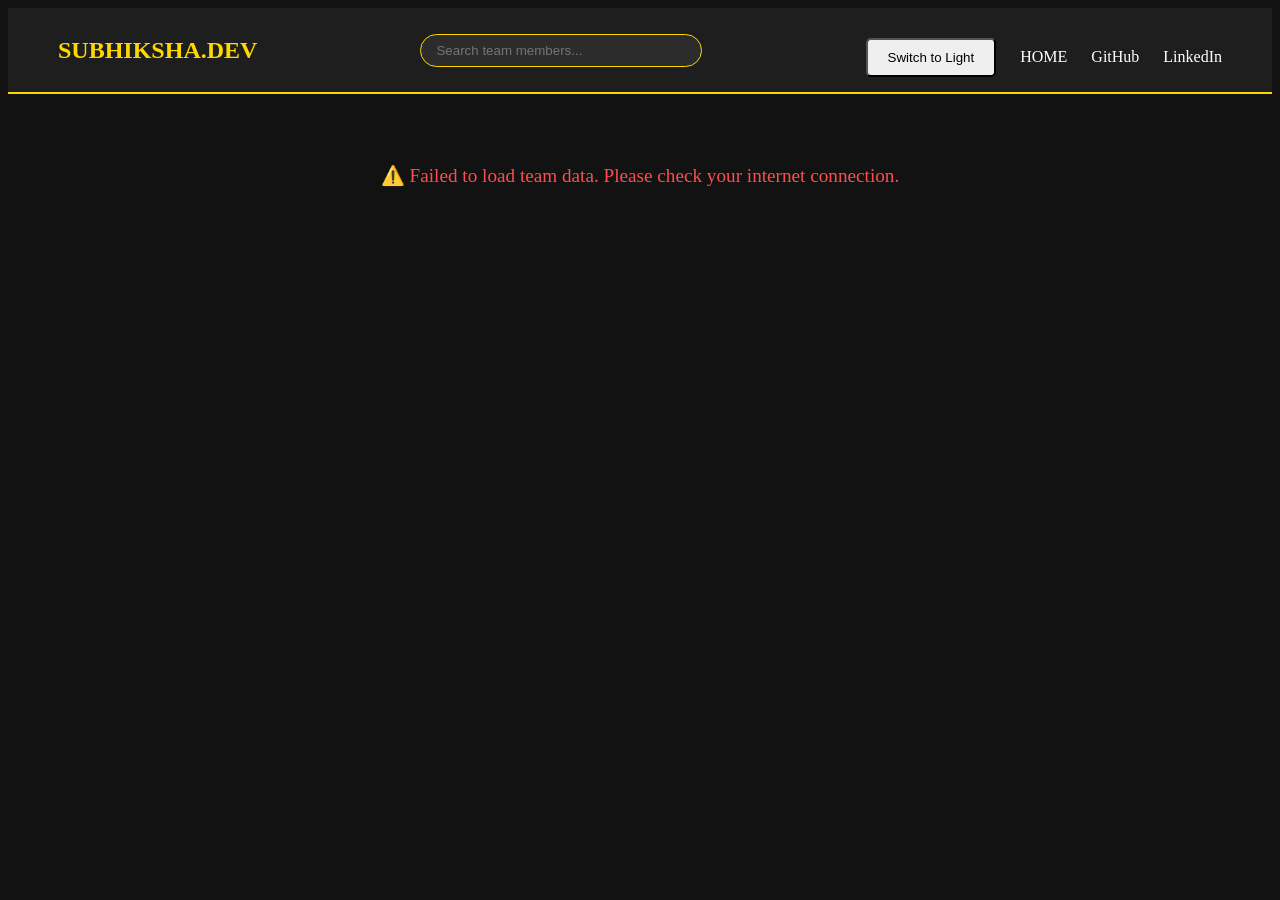
==== index.html @ e00d8831 "Updated both nav tags in both home.html & index.html files." ====
<!doctype html>
<html lang="en">
  <head>
    <meta charset="UTF-8" />
    <meta name="viewport" content="width=device-width, initial-scale=1.0" />
    <title>Document</title>
    <link rel="stylesheet" href="/styles.css">
  </head>
  <body id="myBody">
    <nav class="navbar">
        <div class="logo">SUBHIKSHA.DEV</div>
        <input type="text" id="search-bar" placeholder="Search team members..." onkeyup="searchUsers()">
        <div class="nav-links">
          <button id="theme-btn" onclick="toggleTheme()">Switch to Light</button>
            <a href="/home.html">HOME</a>  <!-- NEW LINK -->
            <a href="https://github.com/Subhiksha-G">GitHub</a>
            <a href="https://www.linkedin.com/in/subhiksha-g">LinkedIn</a>
        </div>
    </nav>
    <div class="container" id="card-container">
      <!-- <div class="card">
        <img src="/Circle.jpg" alt="" class="profile-img" />
        <h2>Subhiksha G</h2>
        <p>Lead Developer</p>
        <button onclick="showGreeting()">Profile</button>
      </div>

      <div class="card">
        <img src="/Circle.jpg" alt="" class="profile-img" />
        <h2>Project B</h2>
        <p>UI Designer</p>
        <button onclick="showGreeting()">Profile</button>
      </div>

      <div class="card">
        <img src="/Circle.jpg" alt="" class="profile-img" />
        <h2>Project C</h2>
        <p>Backend Developer</p>
        <button onclick="showGreeting()">Profile</button>
      </div> -->

      <div id="loader" class="spinner"></div>
    </div>
  </body>
  <script src="/script.js"></script>
</html>
---- styles.css ----
:root {
    --bg-color: #121212;
    --text-color: white;
    --card-bg: #1e1e1e;
}

#myBody {
    background-color: var(--bg-color);
    color: var(--text-color);
    transition: 0.4s;
}

#myBody.light-mode {
    --bg-color: #ffffff;
    --text-color: #121212;
    --card-bg: #f0f0f0;
    --card-color: #121212;
}

/* Styling the navbar */
.navbar {
display: flex;
justify-content: space-between;  /* Pushes logo to left and links to right */
align-items: center;
padding: 15px 50px;
background-color: #1e1e1e;
border-bottom: 2px solid gold;
position: sticky;  /* Keeps it at the top when you scroll */
top: 0;
}

.logo {
color: gold;
font-size: 1.5rem;
font-weight: bold;
}

#search-bar {
    padding: 8px 15px;
    border-radius: 20px;
    border: 1px solid gold;
    background-color: #2c2c2c;
    color: white;
    width: 250px;
}

.nav-links a {
color: white;
text-decoration: none;  /* Removes the underline */
margin-left: 20px;
transition: 0.3s;
}

.nav-links a:hover {
color: gold;
}

/* The parent container */
.container {
display: flex; /* Activates flexbox */
flex-direction: row; /* Puts items side-by-side */
justify-content: center; /* Centers them horizontally */
gap: 20px; /* Add space between the cards */
flex-wrap: wrap; /* If the screen is small. cards moves to next line */
padding: 50px;
}

.card {
background-color: var(--card-bg);
color: var(--card-color);
width: 300px;
padding: 20px; /* Space inside */
border: 2px solid gold; /* The outline */
border-radius: 15px; /* Rounded corners */
text-align: center;
box-shadow: 0px 10px 20px rgba(0, 0, 0, 0.5);
}

.profile-img {
width: 100px;
height: 100px;
background-color: var(--card-bg);
border: 2px solid gold; /* The outline */
border-radius: 50%; /* Makes it a circle */
margin: 0 auto 15px; /* Centers the circle and adds space below */
}

button {
margin-top: 15px; /* Space above the button */
padding: 10px 20px;
cursor: pointer;
border-radius: 5px;
}

.spinner {
    width: 50px;
    height: 50px;
    border: 5px solid #333;
    border-top: 5px solid gold;
    border-radius: 50%;
    animation: spin 1s linear infinite;
    margin: 50px auto; 
}

@keyframes spin {
    0% { transform: rotate(0deg); }
    100% { transform: rotate(360deg); }
}

/* This code only runs on screens smaller than 768px */
@media (max-width: 768px) {
    .navbar {
        flex-direction: column;  /* Stack logo above links */
        padding: 20px;
    }

    .nav-links {
        margin-top: 15px;
    }

    .navbar a {
        margin: 0px 10px;  /* Give links more space to tap with a finger */
    }

    .container {
        flex-direction: column;  /* Stack cards vertically */
        align-items: center;  /* Center the cards */
        padding: 20px;
    }

    .card {
        width: 90%;  /* Make cards wider on small screens */
    }
}
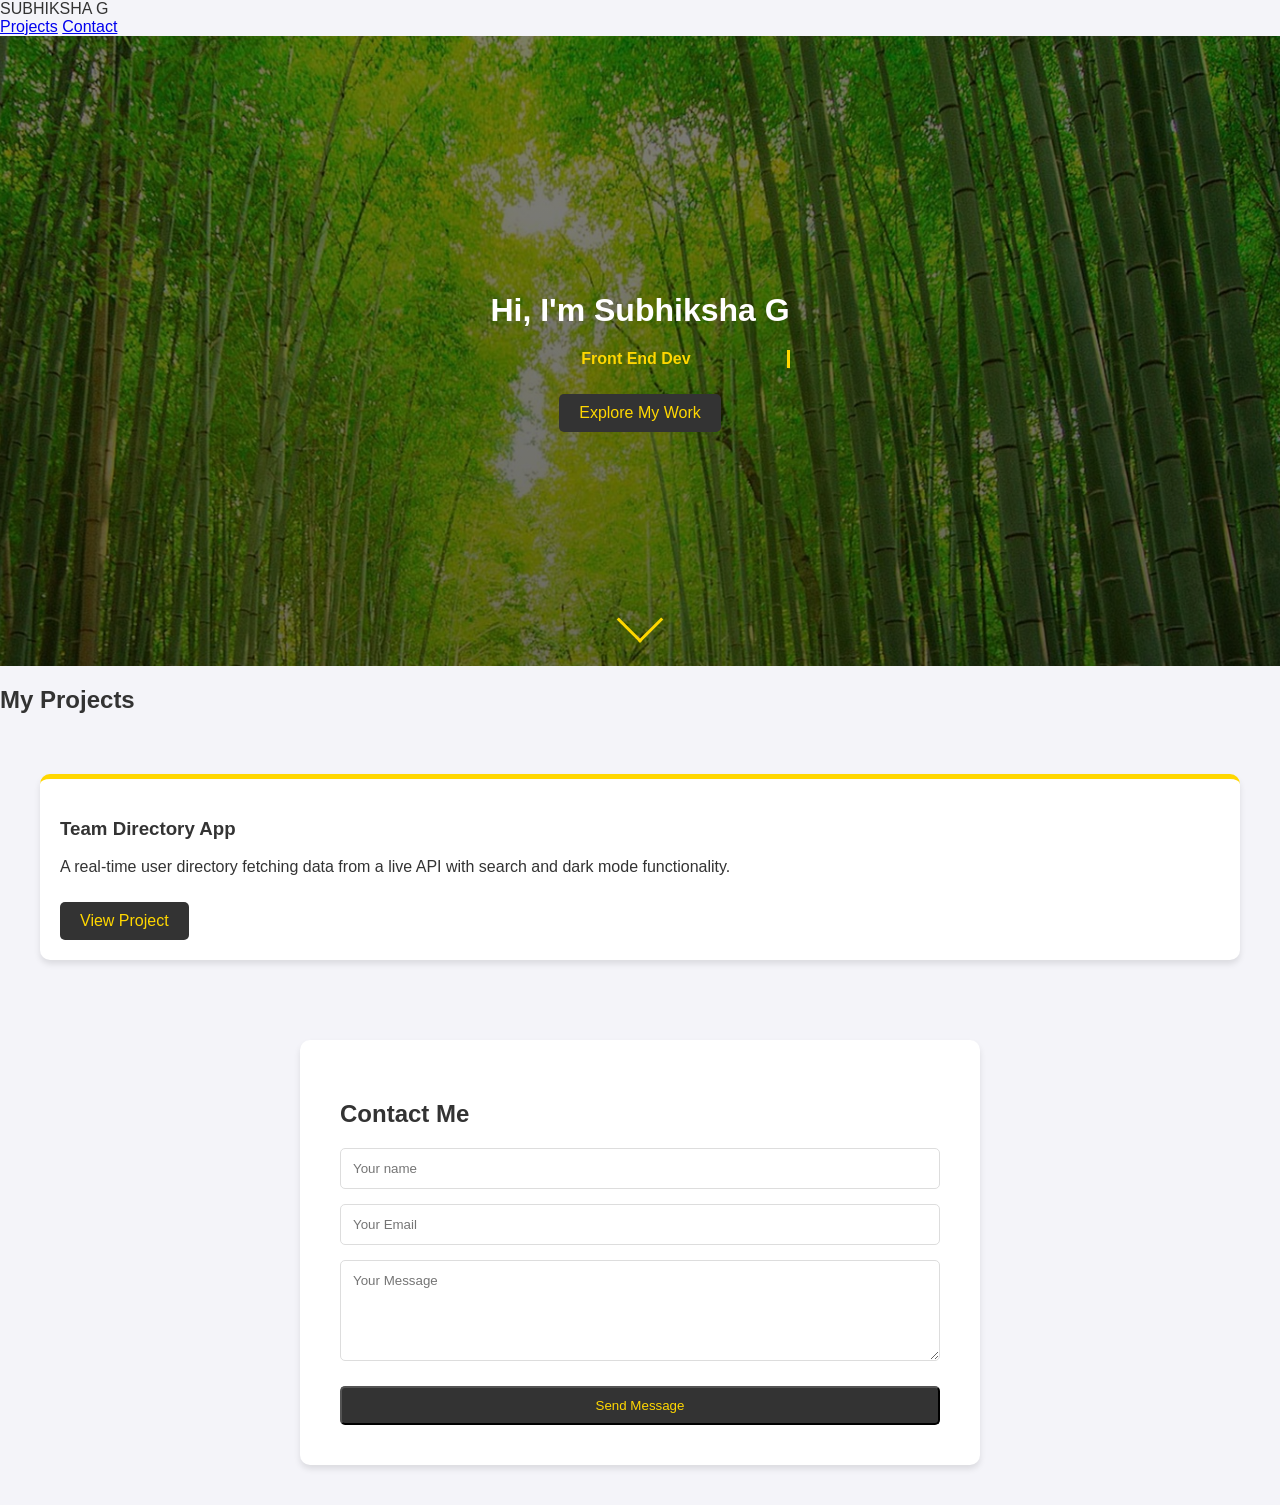
==== commit d0eee01c: "Renamed both html files." ====
--- a/index.html
+++ b/index.html
@@ -3,44 +3,61 @@
   <head>
     <meta charset="UTF-8" />
     <meta name="viewport" content="width=device-width, initial-scale=1.0" />
-    <title>Document</title>
-    <link rel="stylesheet" href="/styles.css">
+    <title>Subhiksha | Portfolio</title>
+    <link rel="stylesheet" href="/home-styles.css" />
+    <link rel="icon" href="bg-home.jpg" type="image/x-icon" />
   </head>
-  <body id="myBody">
-    <nav class="navbar">
-        <div class="logo">SUBHIKSHA.DEV</div>
-        <input type="text" id="search-bar" placeholder="Search team members..." onkeyup="searchUsers()">
-        <div class="nav-links">
-          <button id="theme-btn" onclick="toggleTheme()">Switch to Light</button>
-            <a href="/home.html">HOME</a>  <!-- NEW LINK -->
-            <a href="https://github.com/Subhiksha-G">GitHub</a>
-            <a href="https://www.linkedin.com/in/subhiksha-g">LinkedIn</a>
+  <body>
+    <nav class="navBar">
+      <div class="logo">SUBHIKSHA G</div>
+      <div class="nav-links">
+        <a href="/projects.html">Projects</a>
+        <a href="#contact">Contact</a>
+      </div>
+    </nav>
+    <header class="hero">
+      <div class="hero-content">
+        <h1>Hi, I'm Subhiksha G</h1>
+        <p class="typing-text" id="typewriter"></p>
+        <a href="/projects.html" class="view-btn">Explore My Work</a>
+      </div>
+      <div class="scroll-indicator">
+        <span></span>
+      </div>
+    </header>
+    <section class="project-section">
+      <h2>My Projects</h2>
+      <div class="project-grid">
+        <div class="project-card">
+          <h3>Team Directory App</h3>
+          <p>
+            A real-time user directory fetching data from a live API with search
+            and dark mode functionality.
+          </p>
+          <a href="projects.html" class="view-btn">View Project</a>
         </div>
-    </nav>
-    <div class="container" id="card-container">
-      <!-- <div class="card">
-        <img src="/Circle.jpg" alt="" class="profile-img" />
-        <h2>Subhiksha G</h2>
-        <p>Lead Developer</p>
-        <button onclick="showGreeting()">Profile</button>
       </div>
-
-      <div class="card">
-        <img src="/Circle.jpg" alt="" class="profile-img" />
-        <h2>Project B</h2>
-        <p>UI Designer</p>
-        <button onclick="showGreeting()">Profile</button>
+    </section>
+    <section id="contact">
+      <h2>Contact Me</h2>
+      <form id="contact-form" onsubmit="handleContact(event)">
+        <input type="text" id="name" placeholder="Your name" required />
+        <input type="email" id="email" placeholder="Your Email" required />
+        <textarea
+          id="message"
+          placeholder="Your Message"
+          rows="5"
+          required
+        ></textarea>
+        <button type="submit" class="view-btn">Send Message</button>
+      </form>
+      <div
+        id="form-feedback"
+        style="display: none; margin-top: 20px; color: green; font-weight: bold"
+      >
+        Thanks for reaching out! I'll get back to you soon.
       </div>
-
-      <div class="card">
-        <img src="/Circle.jpg" alt="" class="profile-img" />
-        <h2>Project C</h2>
-        <p>Backend Developer</p>
-        <button onclick="showGreeting()">Profile</button>
-      </div> -->
-
-      <div id="loader" class="spinner"></div>
-    </div>
+    </section>
   </body>
-  <script src="/script.js"></script>
+  <script src="/home-script.js"></script>
 </html>
--- a/home-styles.css
+++ b/home-styles.css
@@ -0,0 +1,118 @@
+body {
+    font-family: 'Segoe UI', sans-serif;
+    background-color: #f4f4f9;
+    margin: 0;
+    color: #333;
+}
+
+.hero {
+    position: relative;
+    background: linear-gradient(rgba(0,0,0,0.5), rgba(0,0,0,0.6)), url(/bg-home.jpg);
+    background-size: cover;
+    background-position: center;
+    background-attachment: fixed;
+    height: 70vh;
+    display: flex;
+    flex-direction: column;
+    justify-content: center;
+    align-items: center;
+    color: white;
+    text-align: center;
+}
+
+.hero-content {
+animation: fadeInUp 1.5s ease-out;
+}
+
+@keyframes fadeInUp {
+    from { opacity: 0; transform: translateY(30px);}
+    to { opacity: 1; transform: translateY(0);}
+}
+
+.scroll-indicator span {
+    position: absolute;
+    bottom: 30px;
+    left: 50%;
+    width: 30px;
+    height: 30px;
+    border-left: 3px solid gold;
+    border-bottom: 3px solid gold;
+    transform: translateX(-50%) rotate(-45deg);
+    animation: bounce 2s infinite;
+}
+
+@keyframes bounce {
+    0%, 20%, 50%, 80%, 100% { transform: translateX(-50%) translateY(0) rotate(-45deg); }
+    40% { transform: translateX(-50%) translateY(-10px) rotate(-45deg); }
+    60% { transform: translateX(-50%) translateY(-5px) rotate(-45deg); }
+}
+
+#typewriter {
+    font-weight: bold;
+    color: gold;
+    border-right: 3px solid gold;
+    padding-right: 5px;
+    animation: blink 0.7s infinite;
+}
+
+@keyframes blink {
+    50% { border-color: transparent; }
+}
+
+.project-grid {
+    display: grid;
+    grid-template-columns: repeat(auto-fit, minmax(300px, 1fr));
+    gap: 20px;
+    padding: 40px;
+}
+
+.project-card {
+    background: white;
+    padding: 20px;
+    border-radius: 10px;
+    border-top: 5px solid gold;
+    box-shadow: 0 4px 6px rgba(0,0,0,0.1);
+}
+
+.view-btn {
+    display: inline-block;
+    padding: 10px 20px;
+    background: #333;
+    color: gold;
+    text-decoration: none;
+    border-radius: 5px;
+    margin-top: 10px;
+}
+
+#contact {
+    padding: 40px;
+    background-color: #fff;
+    max-width: 600px;
+    margin: 40px auto;
+    border-radius: 10px;
+    box-shadow: 0 4px 6px rgba(0,0,0,0.1);
+}
+
+#contact-form {
+    display: flex;
+    flex-direction: column;
+    gap: 15px;
+}
+
+#contact-form input, #contact-form textarea {
+    border: 1px solid #ddd;
+    padding: 12px;
+    border-radius: 5px;
+    font-family: inherit;
+}
+
+@media (max-width: 600px) {
+    .hero h1 {
+        font-size: 1.5rem;
+    }
+
+    .project-grid {
+        grid-template-columns: 1fr;
+        padding: 20px;
+    }
+}
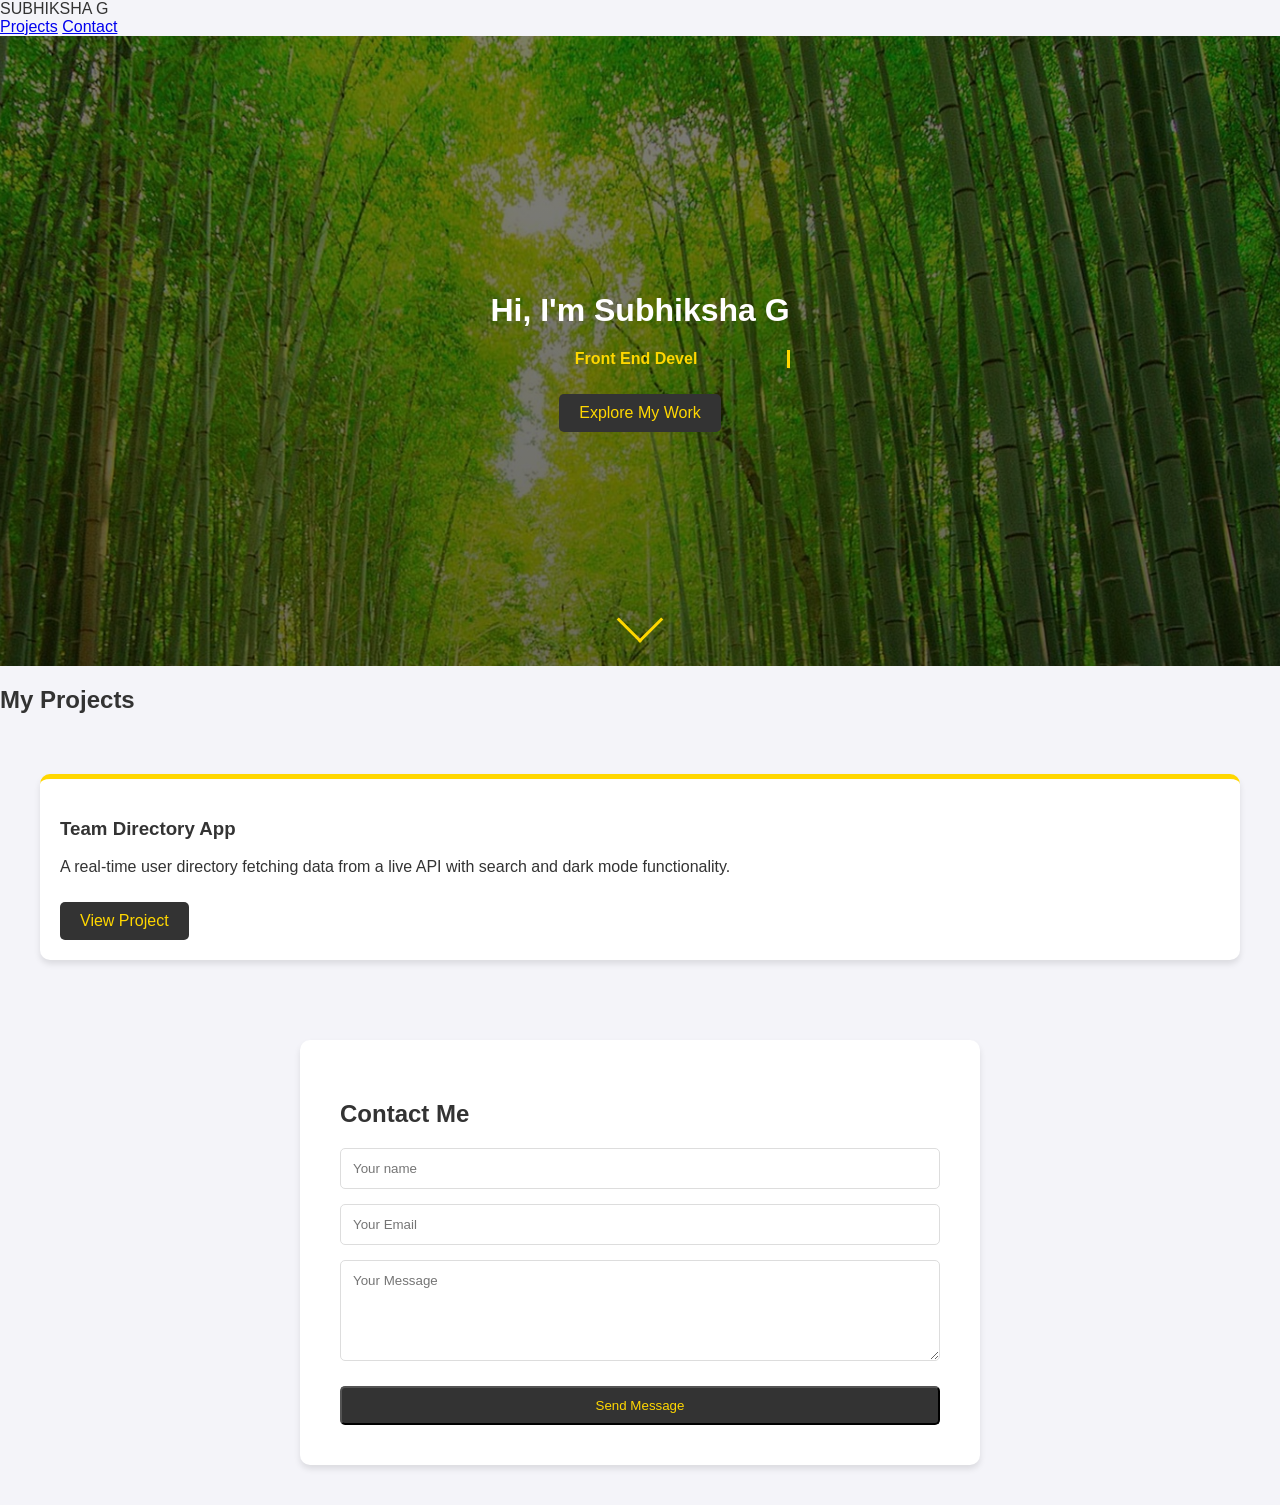
==== commit 26c12de9: "Added SEO meta tags for both html files." ====
--- a/index.html
+++ b/index.html
@@ -6,6 +6,15 @@
     <title>Subhiksha | Portfolio</title>
     <link rel="stylesheet" href="/home-styles.css" />
     <link rel="icon" href="bg-home.jpg" type="image/x-icon" />
+    <meta
+      name="description"
+      content="Subhiksha G - Professional Frontend Developer and UI Designer Portfolio showcasing dynamic web applications."
+    />
+    <meta
+      name="keywords"
+      content="Frontend Developer, UI Designer, Web Development, JavaScript, Portfolio"
+    />
+    <meta name="author" content="Subhiksha G" />
   </head>
   <body>
     <nav class="navBar">
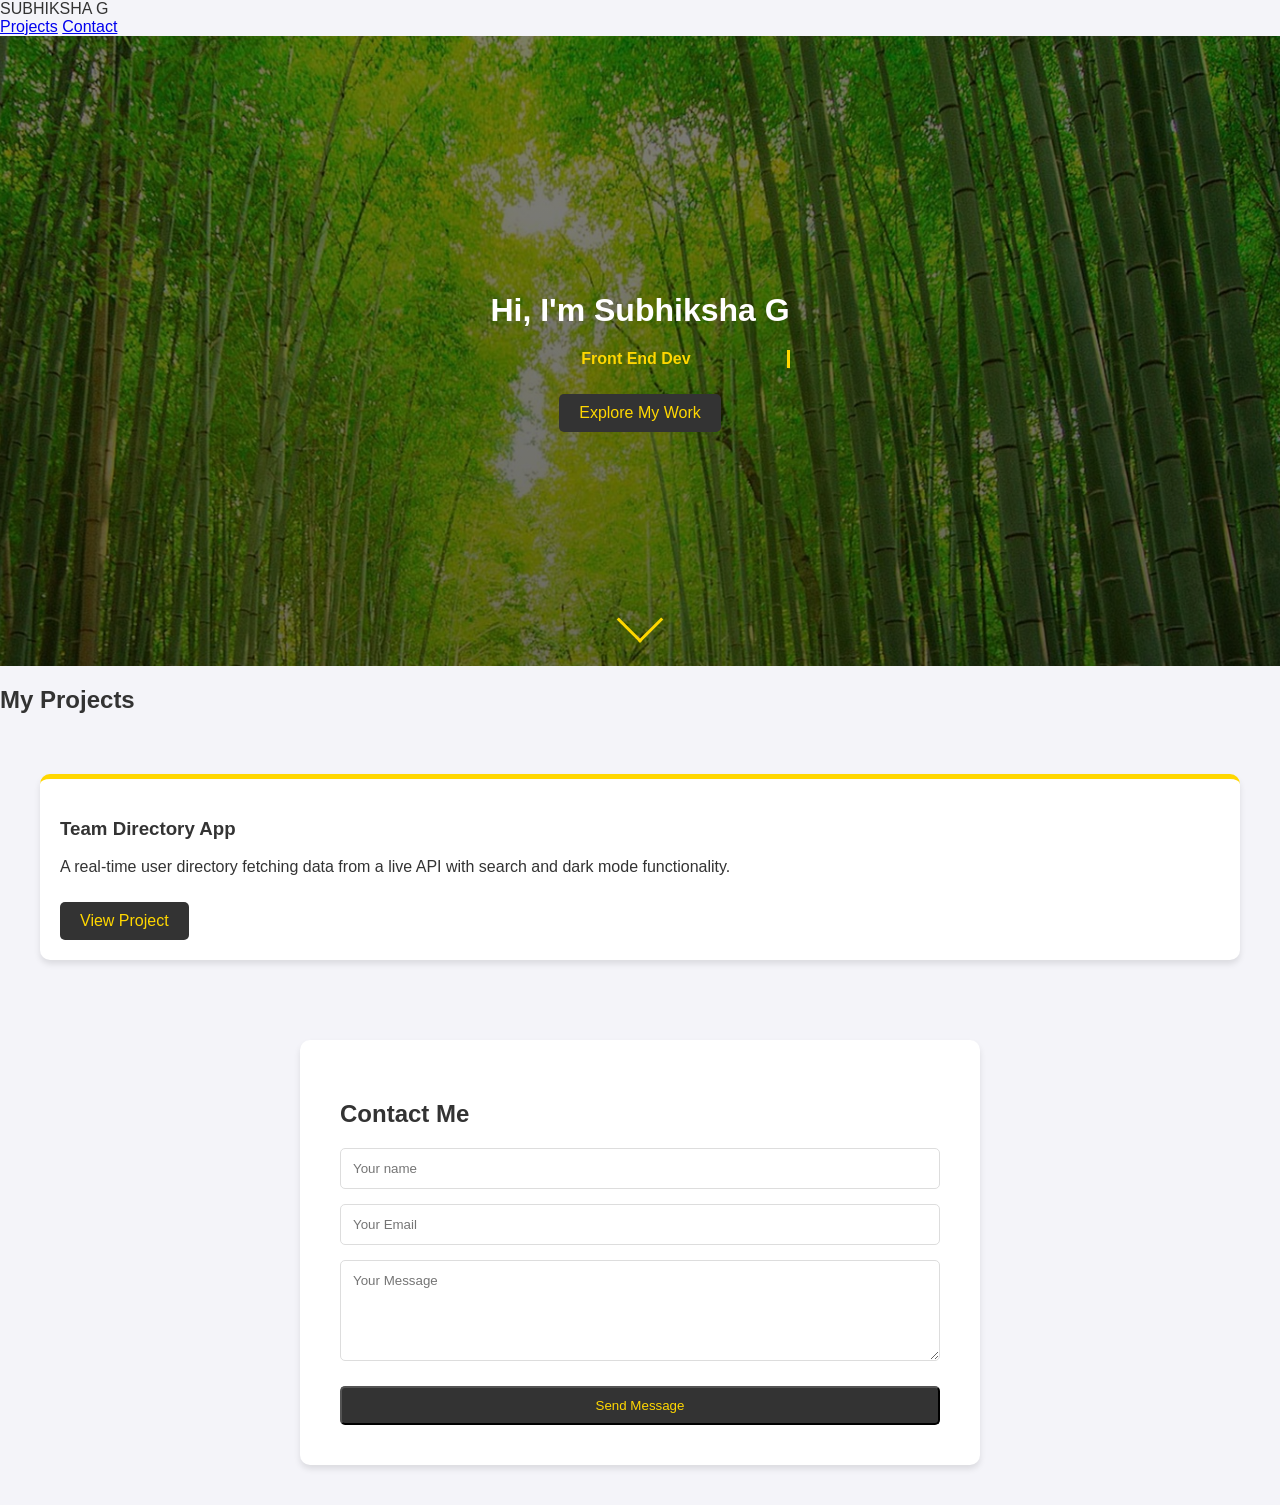
==== commit 7b4bd85d: "Added hover effects and smooth scrolling." ====
--- a/index.html
+++ b/index.html
@@ -20,7 +20,7 @@
     <nav class="navBar">
       <div class="logo">SUBHIKSHA G</div>
       <div class="nav-links">
-        <a href="/projects.html">Projects</a>
+        <a href="#myprojects">Projects</a>
         <a href="#contact">Contact</a>
       </div>
     </nav>
@@ -28,7 +28,7 @@
       <div class="hero-content">
         <h1>Hi, I'm Subhiksha G</h1>
         <p class="typing-text" id="typewriter"></p>
-        <a href="/projects.html" class="view-btn">Explore My Work</a>
+        <a href="/#myprojects" class="view-btn">Explore My Work</a>
       </div>
       <div class="scroll-indicator">
         <span></span>
--- a/home-styles.css
+++ b/home-styles.css
@@ -1,3 +1,7 @@
+html {
+    scroll-behavior: smooth;
+}
+
 body {
     font-family: 'Segoe UI', sans-serif;
     background-color: #f4f4f9;
@@ -72,6 +76,14 @@
     border-radius: 10px;
     border-top: 5px solid gold;
     box-shadow: 0 4px 6px rgba(0,0,0,0.1);
+    /* This prepares the card for animation */
+    transition: transform 0.3s ease, box-shadow 0.3s ease;
+    cursor: pointer;
+}
+
+.project-card:hover {
+    transform: translateY(-10px);
+    box-shadow: 0 15px 30px rgba(255, 215, 0, 0.2);
 }
 
 .view-btn {
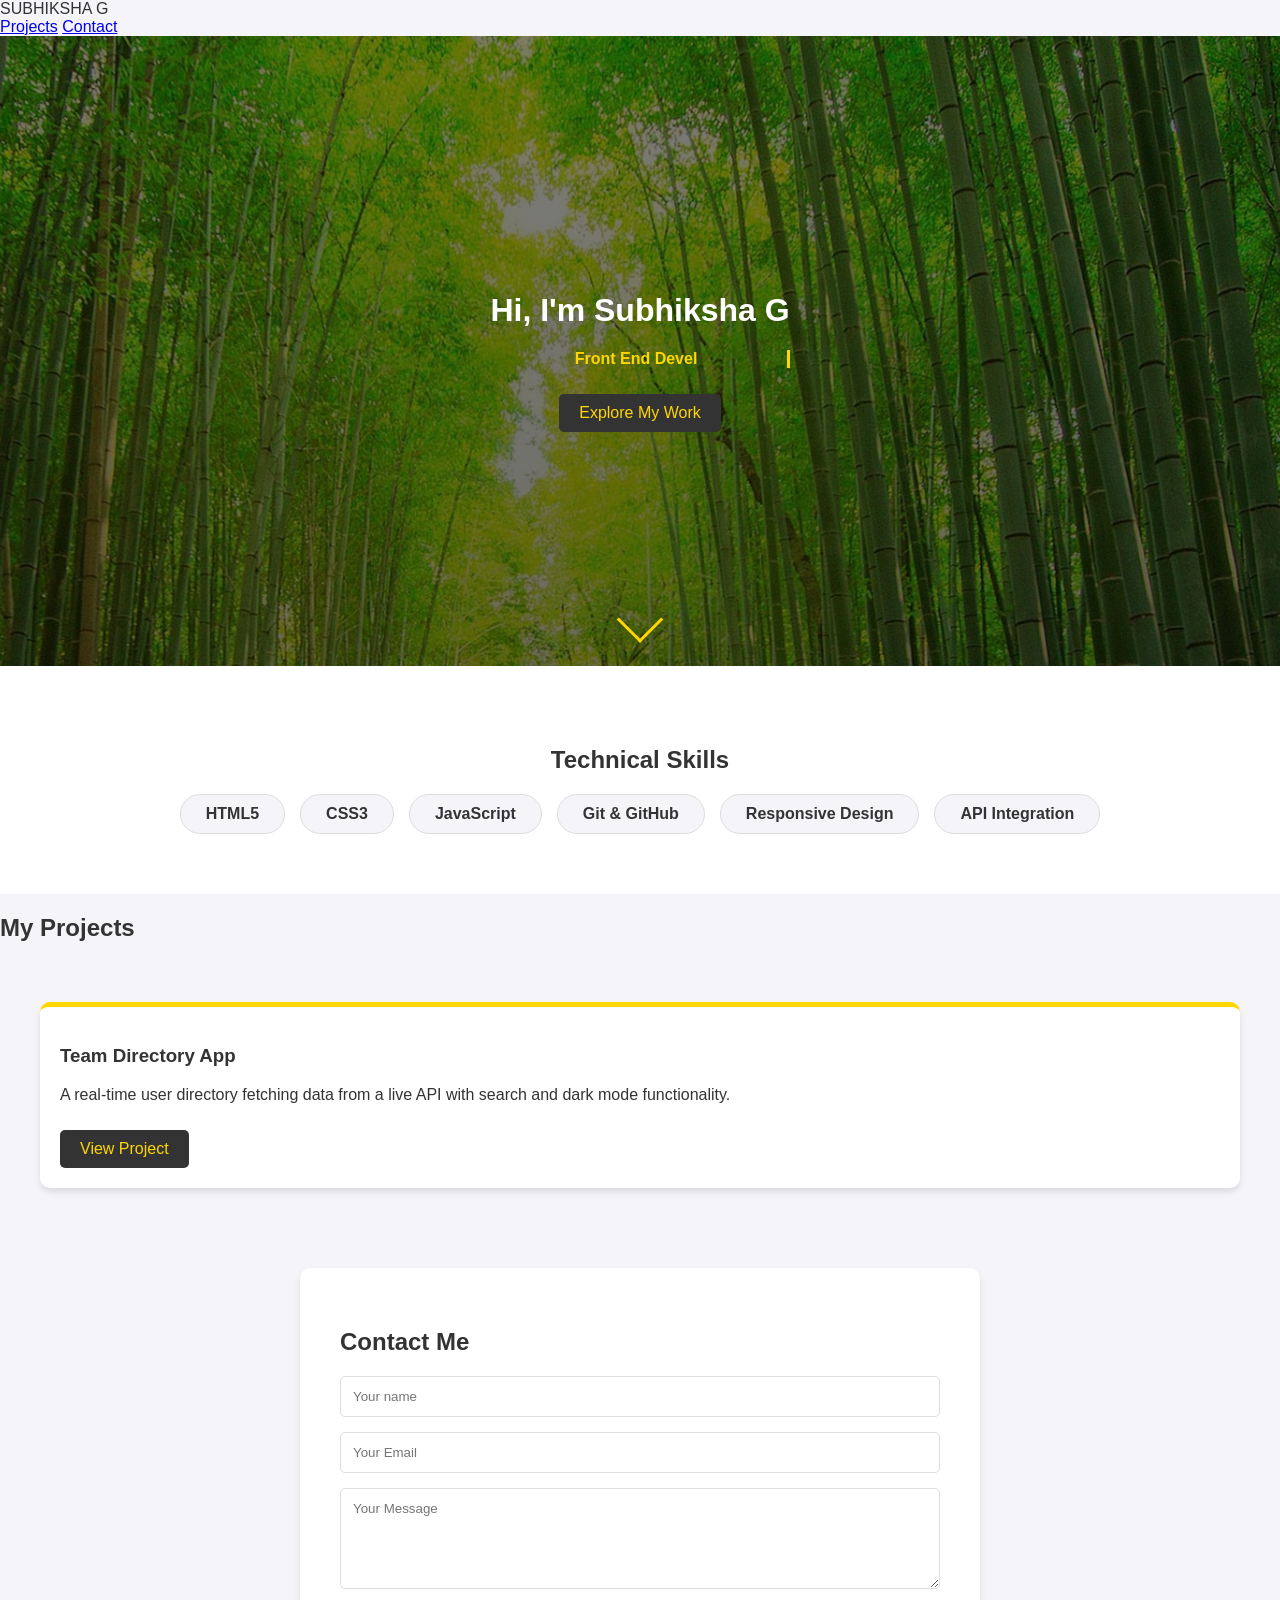
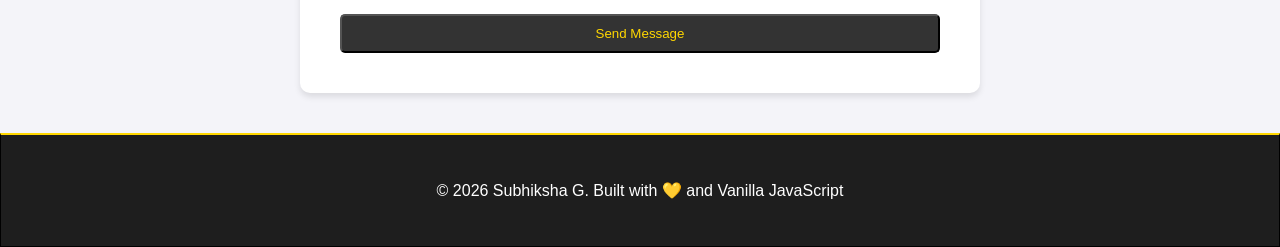
==== commit 042787bd: "Added skills section and footer." ====
--- a/index.html
+++ b/index.html
@@ -34,6 +34,17 @@
         <span></span>
       </div>
     </header>
+    <section id="skills">
+      <h2>Technical Skills</h2>
+      <div class="skills-container">
+        <div class="skills-badge">HTML5</div>
+        <div class="skills-badge">CSS3</div>
+        <div class="skills-badge">JavaScript</div>
+        <div class="skills-badge">Git & GitHub</div>
+        <div class="skills-badge">Responsive Design</div>
+        <div class="skills-badge">API Integration</div>
+      </div>
+    </section>
     <section class="project-section">
       <h2>My Projects</h2>
       <div class="project-grid">
@@ -69,4 +80,7 @@
     </section>
   </body>
   <script src="/home-script.js"></script>
+  <footer>
+    <p>&copy; 2026 Subhiksha G. Built with 💛 and Vanilla JavaScript</p>
+  </footer>
 </html>
--- a/home-styles.css
+++ b/home-styles.css
@@ -61,6 +61,35 @@
 
 @keyframes blink {
     50% { border-color: transparent; }
+}
+
+#skills {
+    padding: 60px 40px;
+    text-align: center;
+    background-color: #ffffff;
+}
+.skills-container {
+    display: flex;
+    justify-content: center;
+    flex-wrap: wrap;
+    gap: 15px;
+    margin-top: 20px;
+}
+.skills-badge {
+    background-color: #f4f4f9;
+    padding: 10px 25px;
+    border-radius: 25px;
+    border: 1px solid #ddd;
+    font-weight: bold;
+    color: #333;
+    transition: all 0.3s ease;
+}
+.skills-badge:hover {
+    background-color: #333;
+    color: gold;
+    border-color: gold;
+    transform: scale(1.1);
+    cursor: default;
 }
 
 .project-grid {
@@ -127,4 +156,13 @@
         grid-template-columns: 1fr;
         padding: 20px;
     }
+}
+
+footer {
+    border: 1px solid black;
+    padding: 30px;
+    background-color: #1e1e1e;
+    color: white;
+    text-align: center;
+    border-top: 2px solid gold;
 }
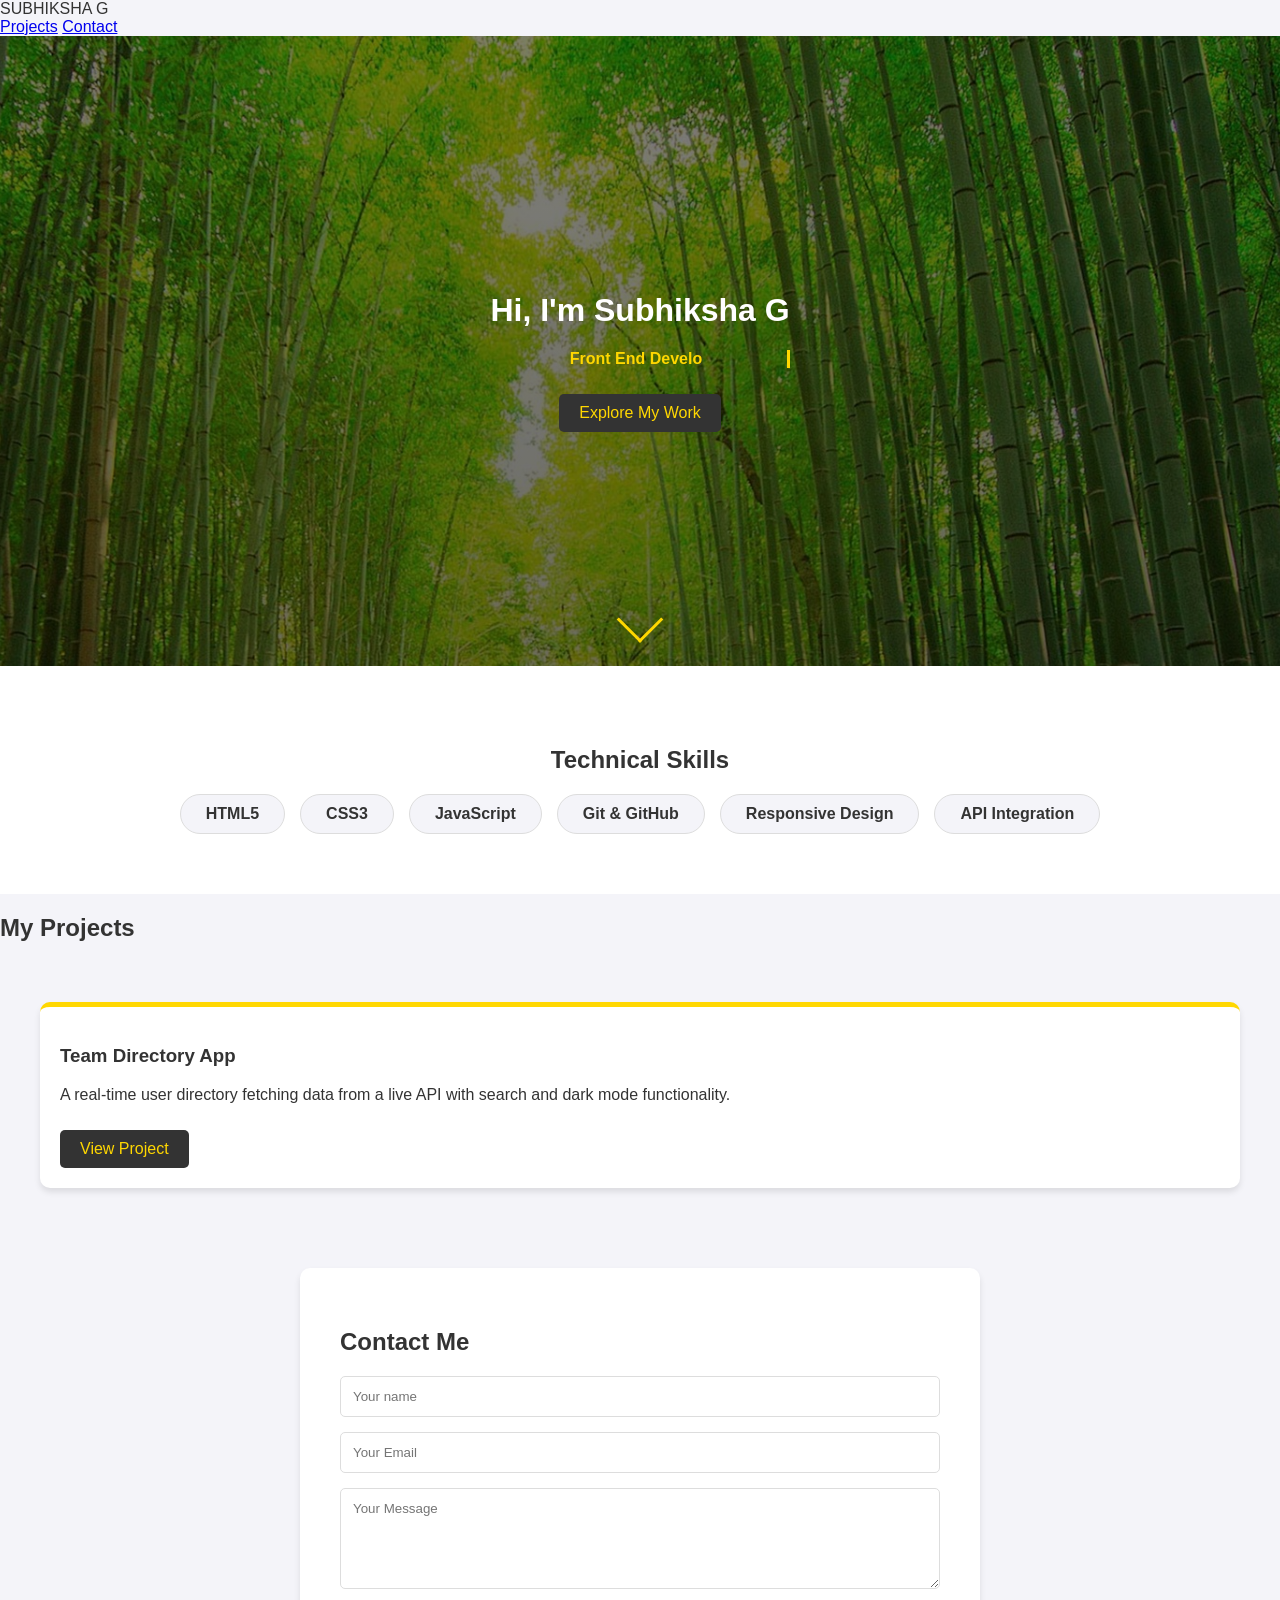
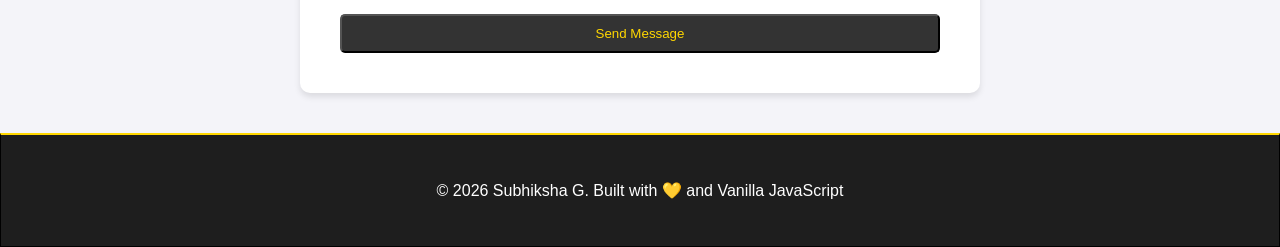
==== commit ba602573: "Implemented scroll-reveal animations" ====
--- a/index.html
+++ b/index.html
@@ -34,7 +34,7 @@
         <span></span>
       </div>
     </header>
-    <section id="skills">
+    <section id="skills" class="reveal">
       <h2>Technical Skills</h2>
       <div class="skills-container">
         <div class="skills-badge">HTML5</div>
@@ -48,7 +48,7 @@
     <section class="project-section">
       <h2>My Projects</h2>
       <div class="project-grid">
-        <div class="project-card">
+        <div class="project-card reveal">
           <h3>Team Directory App</h3>
           <p>
             A real-time user directory fetching data from a live API with search
--- a/home-styles.css
+++ b/home-styles.css
@@ -68,6 +68,18 @@
     text-align: center;
     background-color: #ffffff;
 }
+
+.reveal {
+    opacity: 0;
+    transform: translateY(30px);
+    transition: all 1s ease-out;
+}
+
+.reveal.active {
+    opacity: 1;
+    transform: translateY(0);
+}
+
 .skills-container {
     display: flex;
     justify-content: center;
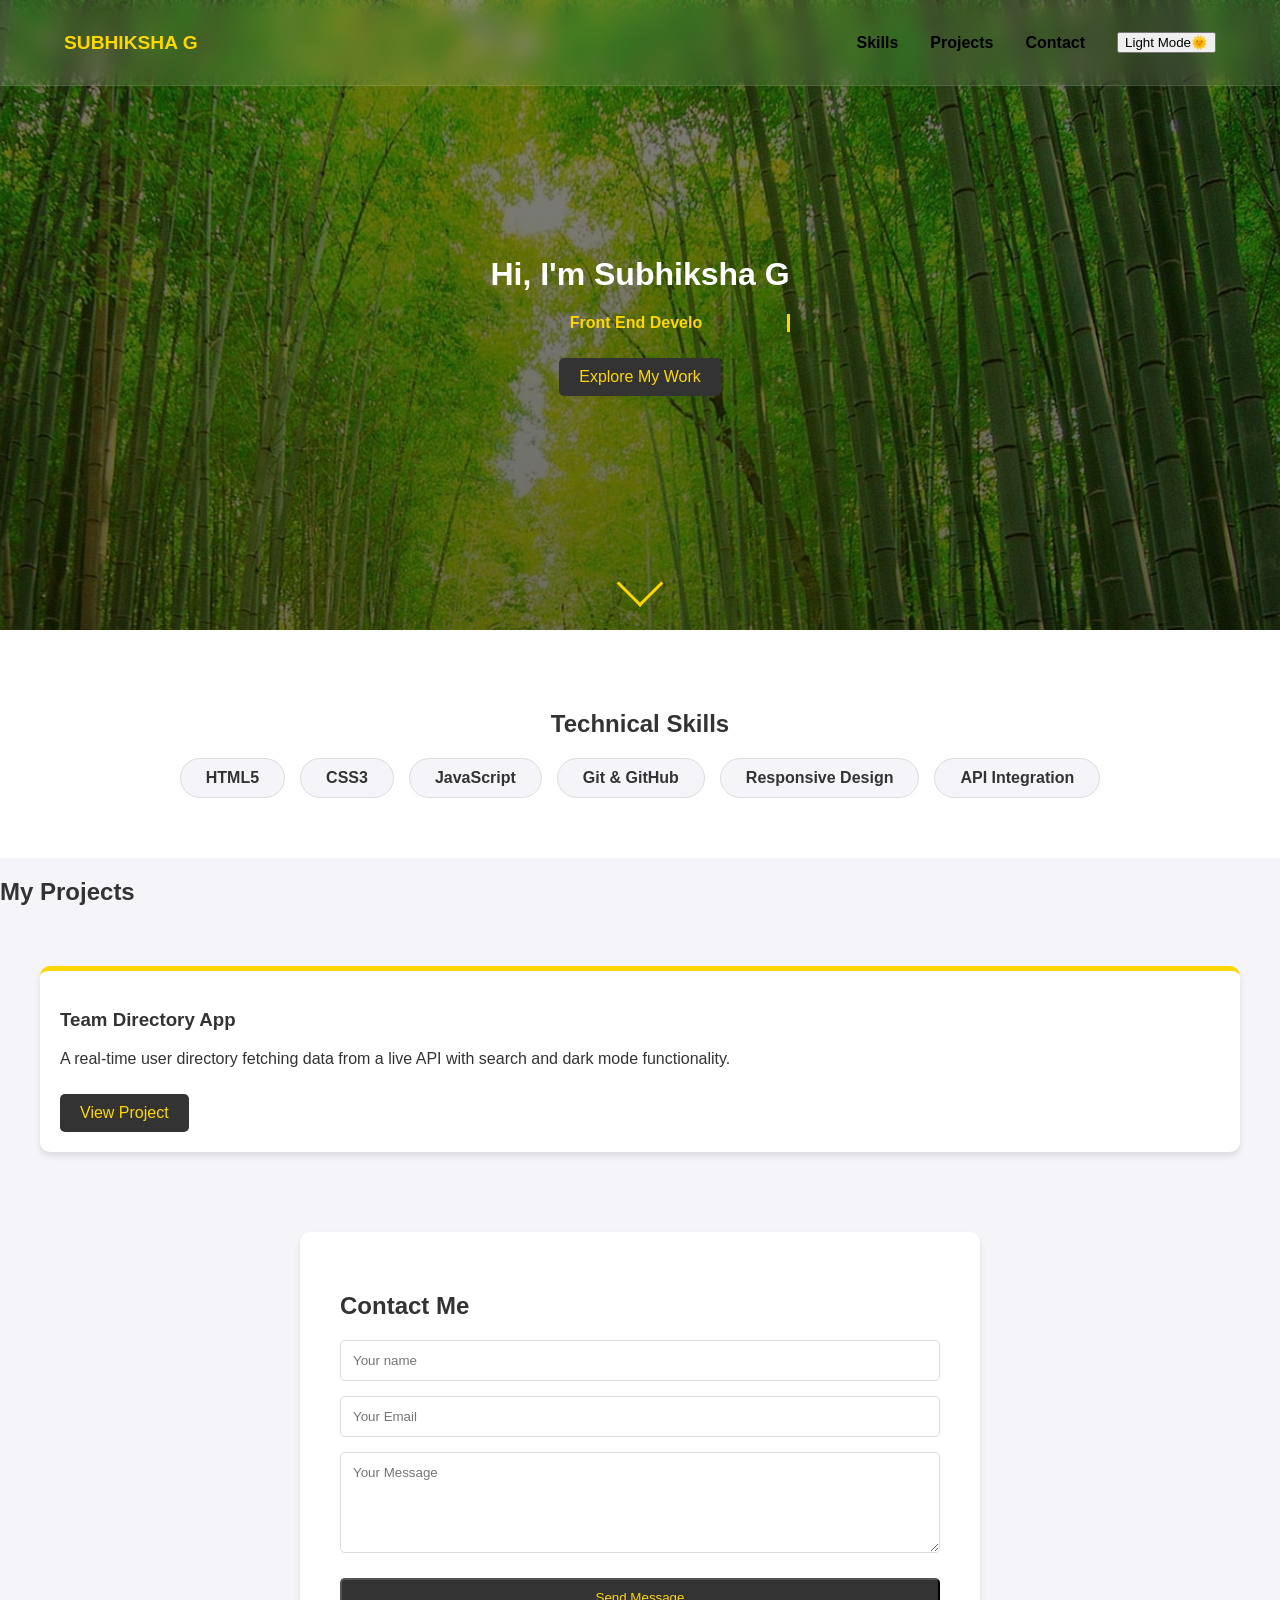
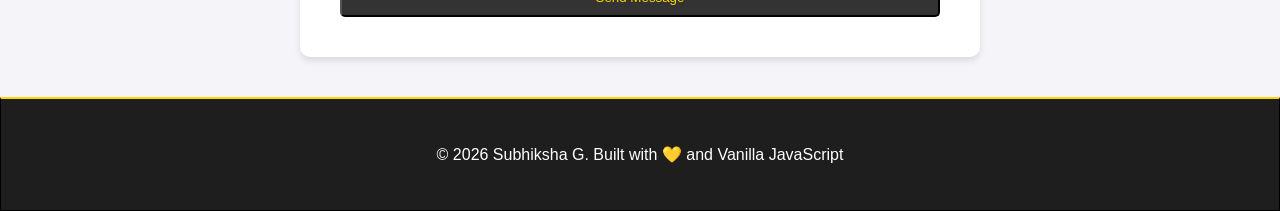
==== commit 34d5dd07: "Upgraded navbar to professional glass-morphism style" ====
--- a/index.html
+++ b/index.html
@@ -18,11 +18,17 @@
   </head>
   <body>
     <nav class="navBar">
-      <div class="logo">SUBHIKSHA G</div>
-      <div class="nav-links">
-        <a href="#myprojects">Projects</a>
-        <a href="#contact">Contact</a>
-      </div>
+      <div class="logo"><a href="/index.html">SUBHIKSHA G</a></div>
+      <input type="checkbox" id="nav-toggle" class="nav-toggle">
+      <label for="nav-toggle" class="nav-toggle-label">
+        <span></span>
+      </label>
+      <ul class="nav-links">
+        <li><a href="#skills">Skills</a></li>
+        <li><a href="#myprojects">Projects</a></li>
+        <li><a href="#contact">Contact</a></li>
+        <li><button id="theme-btn" class="theme-pill" onclick="toggleTheme()">Light Mode🌞</button></li>
+      </ul>
     </nav>
     <header class="hero">
       <div class="hero-content">
--- a/home-styles.css
+++ b/home-styles.css
@@ -7,6 +7,50 @@
     background-color: #f4f4f9;
     margin: 0;
     color: #333;
+}
+
+.navBar {
+    position: fixed;
+    top: 0;
+    width: 100%;
+    display: flex;
+    justify-content: space-between;
+    align-items: center;
+    padding: 1rem 5%;
+    background: rgba(255, 255, 255, 0.1);
+    backdrop-filter: blur(10px);
+    border-bottom: 1px solid rgba(255, 255, 255, 0.1);
+    z-index: 2000;
+    box-sizing: border-box;
+}
+
+.logo a {
+    text-decoration: none;
+    color: gold;
+    font-weight: bold;
+    font-size: larger;
+}
+
+.nav-toggle {
+    display: none;
+}
+
+.nav-links {
+    display: flex;
+    list-style: none;
+    gap: 2rem;
+    align-items: center;
+}
+
+.nav-links a {
+    text-decoration: none;
+    color: black;
+    font-weight: 800;
+    transition: color 0.3s;
+}
+
+.nav-links a:hover {
+    color: gold;
 }
 
 .hero {
@@ -159,6 +203,36 @@
     font-family: inherit;
 }
 
+@media (max-width: 768px) {
+    .nav-toggle-label {
+        display: block;
+        cursor: pointer;
+    }
+
+    .nav-toggle-label span, .nav-toggle-label span::before, .nav-toggle-label span::after {
+        display: block;
+        background: gold;
+        height: 2px;
+        width: 2rem;
+        position: relative;
+    }
+
+    .nav-links {
+        position: absolute;
+        top: 100%;
+        left: 0;
+        background: #1e1e1e;
+        width: 100%;
+        flex-direction: column;
+        clip-path: circle(0px at top right);
+        transition: clip-path 0.5s ease-in-out;
+    }
+
+    .nav-toggle:checked ~ .nav-links {
+        clip-path: circle(150% at top right);
+    }
+}
+
 @media (max-width: 600px) {
     .hero h1 {
         font-size: 1.5rem;
